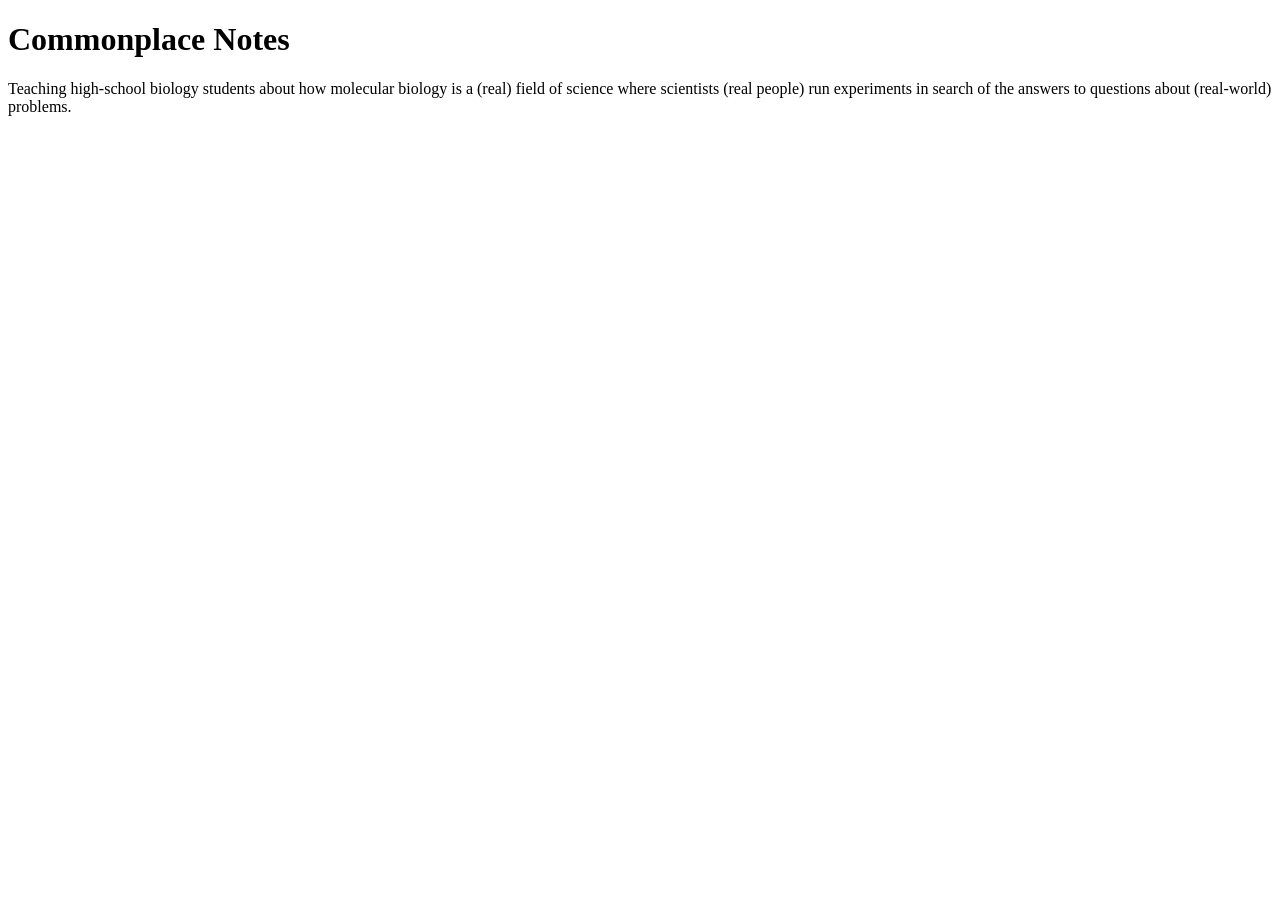
==== index.html @ 0d802430 "first commit" ====
<!DOCTYPE html>
<html>
<head>
    <title>Commonplace Notes</title>
</head>

<body>

<h1>Commonplace Notes</h1>

<p>
Teaching high-school biology students about how molecular biology is a (real) field of science where scientists (real people) run experiments in search of the answers to questions about (real-world) problems.
</p>

</body>
</html>
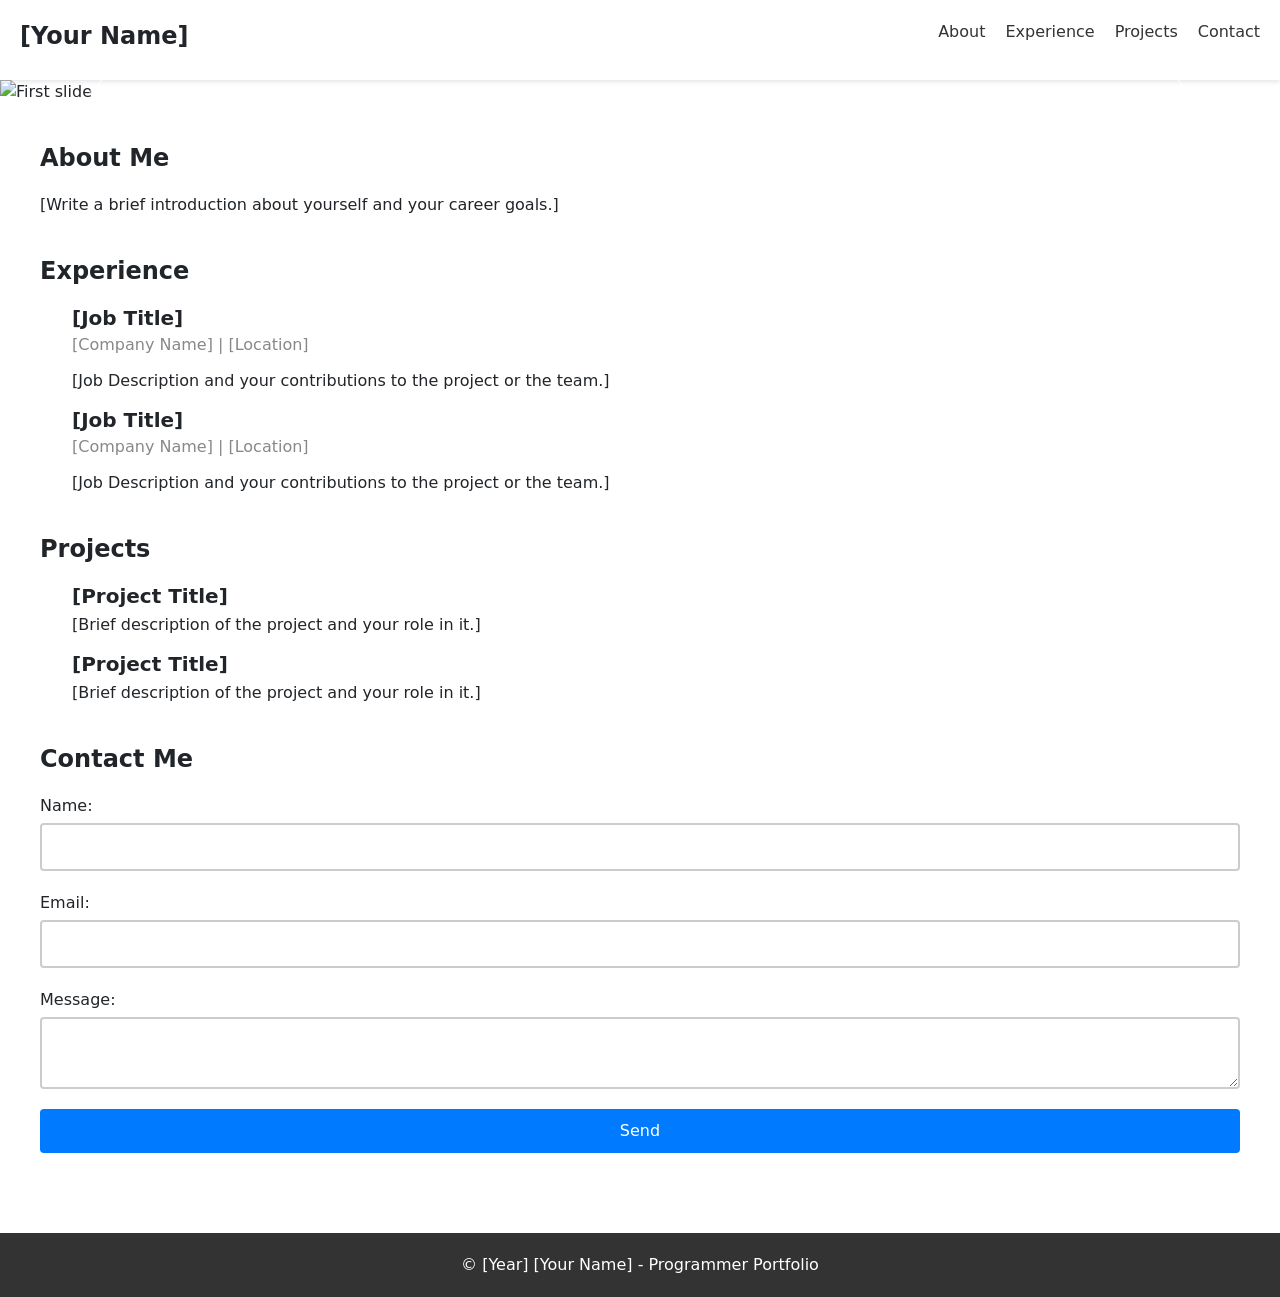
==== commit 67ce1583: "draft webstie" ====
--- a/index.html
+++ b/index.html
@@ -1,16 +1,143 @@
 <!DOCTYPE html>
-<html>
-<head>
-    <title>Commonplace Notes</title>
-</head>
-
-<body>
-
-<h1>Commonplace Notes</h1>
-
-<p>
-Teaching high-school biology students about how molecular biology is a (real) field of science where scientists (real people) run experiments in search of the answers to questions about (real-world) problems.
-</p>
-
-</body>
+<html lang="en">
+   <head>
+      <meta charset="UTF-8">
+       <link rel="stylesheet" href="/styles.css" />
+      <title>Programmer Portfolio - [Your Name]</title>
+   </head>
+   <body>
+      <header>
+         <h1>[Your Name]</h1>
+         <nav>
+            <ul>
+               <li><a href="#about">About</a></li>
+               <li><a href="#experience">Experience</a></li>
+               <li><a href="#projects">Projects</a></li>
+               <li><a href="#contact">Contact</a></li>
+            </ul>
+         </nav>
+      </header>
+      <div id="myCarousel" class="carousel slide" data-bs-ride="carousel">
+         <ol class="carousel-indicators">
+            <li data-bs-target="#myCarousel" data-bs-slide-to="0" class="active"></li>
+            <li data-bs-target="#myCarousel" data-bs-slide-to="1"></li>
+            <li data-bs-target="#myCarousel" data-bs-slide-to="2"></li>
+         </ol>
+         <div class="carousel-inner">
+            <div class="carousel-item active">
+               <img src="https://via.placeholder.com/1200x400?text=First+slide" class="d-block w-100" alt="First slide">
+               <div class="carousel-caption d-none d-md-block">
+                  <h5>First slide label</h5>
+                  <p>Some text goes here that describes the first slide.</p>
+               </div>
+            </div>
+            <div class="carousel-item">
+               <img src="https://via.placeholder.com/1200x400?text=Second+slide" class="d-block w-100" alt="Second slide">
+               <div class="carousel-caption d-none d-md-block">
+                  <h5>Second slide label</h5>
+                  <p>Some text goes here that describes the second slide.</p>
+               </div>
+            </div>
+            <div class="carousel-item">
+               <img src="https://via.placeholder.com/1200x400?text=Third+slide" class="d-block w-100" alt="Third slide">
+               <div class="carousel-caption d-none d-md-block">
+                  <h5>Third slide label</h5>
+                  <p>Some text goes here that describes the third slide.</p>
+               </div>
+            </div>
+         </div>
+         <a class="carousel-control-prev" href="#myCarousel" role="button" data-bs-slide="prev">
+         <span class="carousel-control-prev-icon" aria-hidden="true"></span>
+         <span class="visually-hidden">Previous</span>
+         </a>
+         <a class="carousel-control-next" href="#myCarousel" role="button" data-bs-slide="next">
+         <span class="carousel-control-next-icon" aria-hidden="true"></span>
+         <span class="visually-hidden">Next</span>
+         </a>
+      </div>
+      <main>
+         <section id="about">
+            <h2>About Me</h2>
+            <p>[Write a brief introduction about yourself and your career goals.]</p>
+         </section>
+         <section id="experience">
+            <h2>Experience</h2>
+            <ul>
+               <li>
+                  <h3>[Job Title]</h3>
+                  <h4>[Company Name] | [Location]</h4>
+                  <p>[Job Description and your contributions to the project or the team.]</p>
+               </li>
+               <li>
+                  <h3>[Job Title]</h3>
+                  <h4>[Company Name] | [Location]</h4>
+                  <p>[Job Description and your contributions to the project or the team.]</p>
+               </li>
+            </ul>
+         </section>
+         <section id="projects">
+            <h2>Projects</h2>
+            <ul>
+               <li>
+                  <h3>[Project Title]</h3>
+                  <p>[Brief description of the project and your role in it.]</p>
+               </li>
+               <li>
+                  <h3>[Project Title]</h3>
+                  <p>[Brief description of the project and your role in it.]</p>
+               </li>
+            </ul>
+         </section>
+         <section id="contact">
+            <h2>Contact Me</h2>
+            <form action="/" method="GET" onsubmit="return validateForm()">
+               <label for="name">Name:</label>
+               <input type="text" id="name" name="name">
+               <label for="email">Email:</label>
+               <input type="email" id="email" name="email">
+               <label for="message">Message:</label>
+               <textarea id="message" name="message"></textarea>
+               <input type="submit" value="Send">
+            </form>
+         </section>
+      </main>
+      <footer>
+         <p>&copy; [Year] [Your Name] - Programmer Portfolio</p>
+      </footer>
+      <link href="https://cdn.jsdelivr.net/npm/bootstrap@5.3.0-alpha3/dist/css/bootstrap.min.css" rel="stylesheet" integrity="sha384-KK94CHFLLe+nY2dmCWGMq91rCGa5gtU4mk92HdvYe+M/SXH301p5ILy+dN9+nJOZ" crossorigin="anonymous">
+      <script src="https://cdn.jsdelivr.net/npm/bootstrap@5.3.0-alpha3/dist/js/bootstrap.bundle.min.js" integrity="sha384-ENjdO4Dr2bkBIFxQpeoTz1HIcje39Wm4jDKdf19U8gI4ddQ3GYNS7NTKfAdVQSZe" crossorigin="anonymous"></script>
+      <script>
+         var myCarousel = new bootstrap.Carousel(document.getElementById('myCarousel')); 
+         function validateForm() {
+         var name = document.getElementById("name").value;
+         var email = document.getElementById("email").value;
+         var message = document.getElementById("message").value;
+         
+         if (name == "") {
+         alert("Please enter your name.");
+         return false;
+         }
+         
+         if (email == "") {
+         alert("Please enter your email.");
+         return false;
+         } else if (!validateEmail(email)) {
+         alert("Please enter a valid email address.");
+         return false;
+         }
+         
+         if (message == "") {
+         alert("Please enter a message.");
+         return false;
+         }
+         
+         return true;
+         }
+         
+         function validateEmail(email) {
+         var re = /\S+@\S+\.\S+/;
+         return re.test(email);
+         }
+      </script>
+   </body>
 </html>
--- a/styles.css
+++ b/styles.css
@@ -0,0 +1,137 @@
+/* Reset default styles */
+* {
+	margin: 0;
+	padding: 0;
+	box-sizing: border-box;
+}
+
+/* Body styles */
+body {
+	font-family: Arial, sans-serif;
+	font-size: 16px;
+	line-height: 1.5;
+	background-color: #f7f7f7;
+	color: #333;
+}
+
+/* Header styles */
+header {
+	display: flex;
+	flex-wrap: wrap;
+	align-items: center;
+	justify-content: space-between;
+	padding: 20px;
+	background-color: #fff;
+	box-shadow: 0 2px 4px rgba(0, 0, 0, 0.1);
+}
+
+header h1 {
+	font-size: 24px;
+	font-weight: bold;
+	margin-right: 30px;
+}
+
+nav ul {
+	display: flex;
+	flex-wrap: wrap;
+	list-style: none;
+}
+
+nav li {
+	margin-left: 20px;
+}
+
+nav a {
+	color: #333;
+	text-decoration: none;
+	transition: all 0.3s ease;
+}
+
+nav a:hover {
+	color: #007bff;
+}
+
+/* Main styles */
+main {
+	padding: 40px;
+}
+
+section {
+	margin-bottom: 40px;
+}
+
+section h2 {
+	font-size: 24px;
+	font-weight: bold;
+	margin-bottom: 20px;
+}
+
+ul {
+	list-style: none;
+}
+
+li h3 {
+	font-size: 20px;
+	font-weight: bold;
+	margin-bottom: 5px;
+}
+
+li h4 {
+	font-size: 16px;
+	color: #888;
+	margin-bottom: 15px;
+}
+
+li p {
+	margin-bottom: 15px;
+}
+
+/* Contact form styles */
+form label {
+	display: block;
+	margin-bottom: 5px;
+}
+
+form input,
+form textarea {
+	display: block;
+	width: 100%;
+	padding: 10px;
+	border: 2px solid #ccc;
+	border-radius: 4px;
+	margin-bottom: 20px;
+	font-family: inherit;
+	font-size: inherit;
+}
+
+form input:focus,
+form textarea:focus {
+	border-color: #007bff;
+}
+
+form input[type="submit"] {
+	background-color: #007bff;
+	color: #fff;
+	border: none;
+	border-radius: 4px;
+	padding: 10px 20px;
+	cursor: pointer;
+	transition: all 0.3s ease;
+}
+
+form input[type="submit"]:hover {
+	background-color: #0062cc;
+}
+/* Footer styles */
+footer {
+	background-color: #333;
+	color: #fff;
+	padding: 20px;
+	text-align: center;
+}
+footer p {
+	margin: 0;
+}
+.carousel .carousel-indicators {
+  display: none;
+}
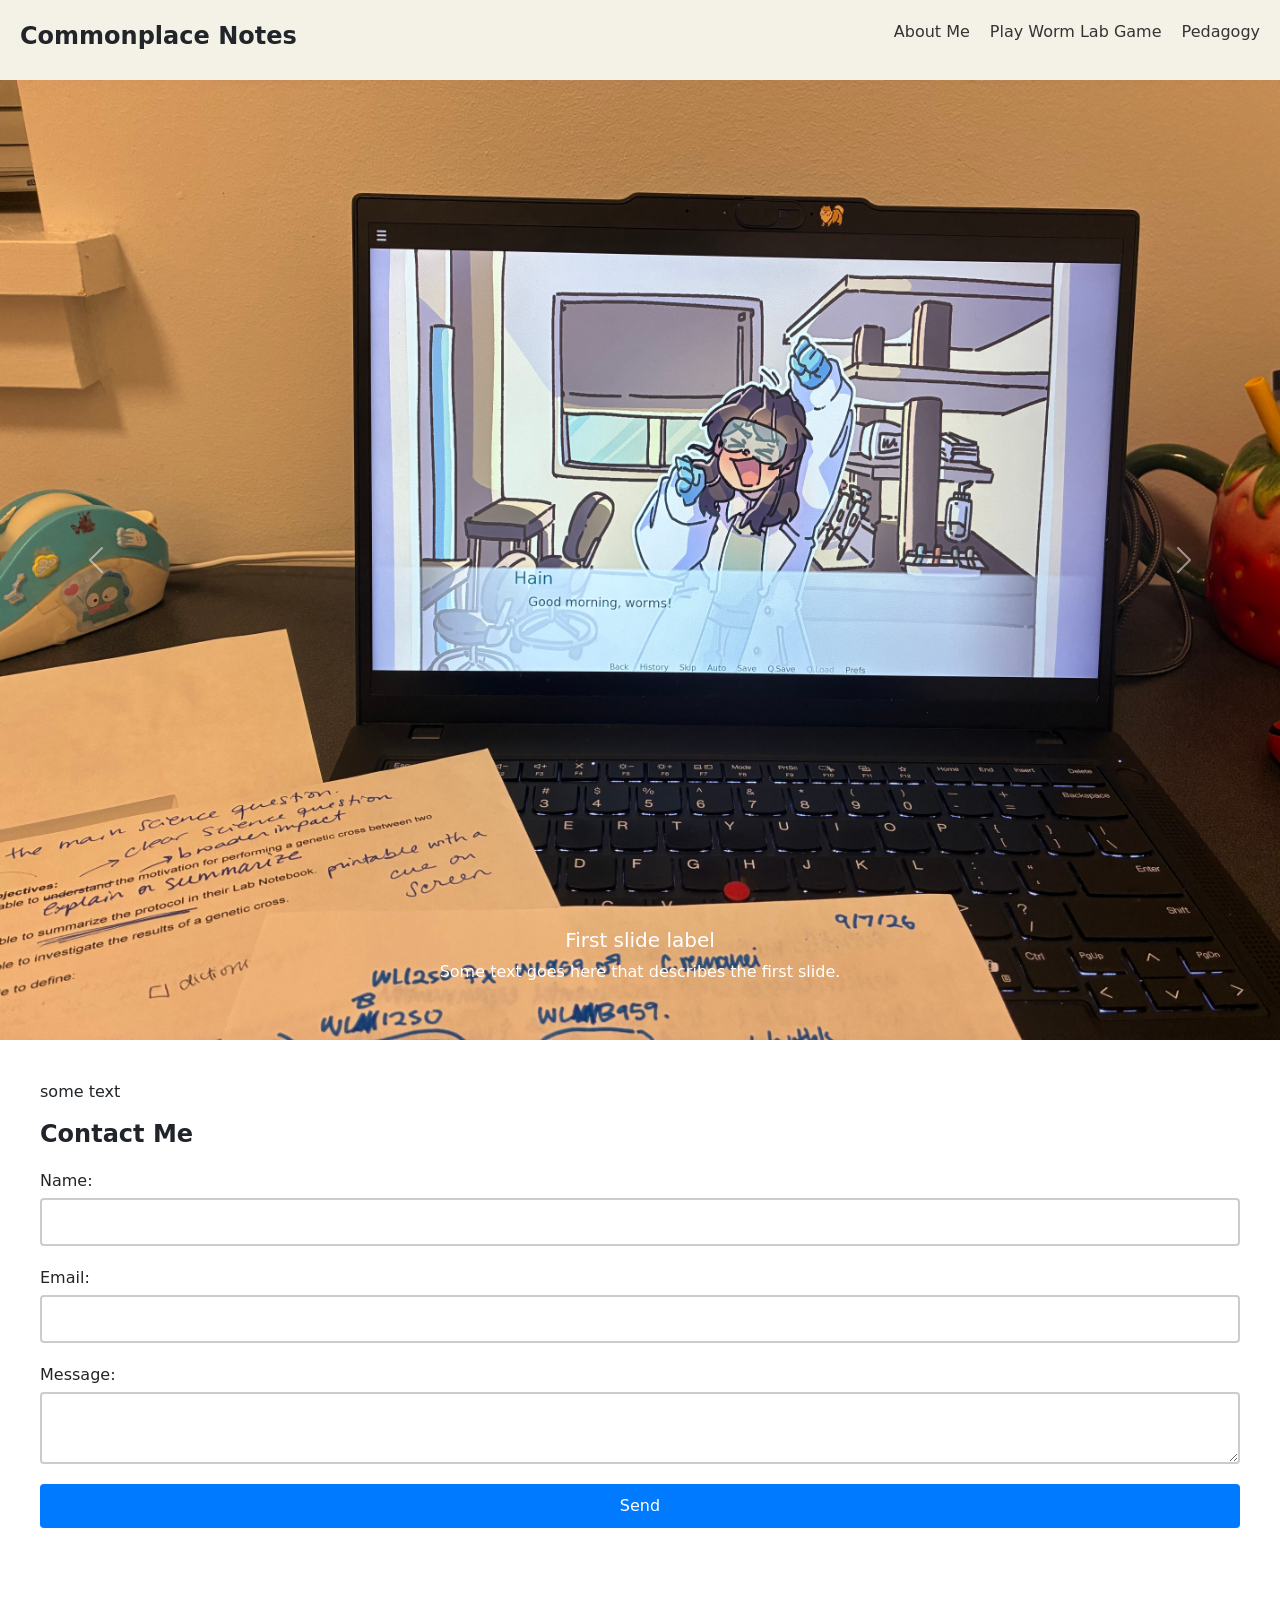
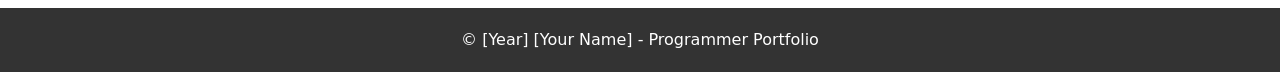
==== commit 6a0f76dd: "playing around with images" ====
--- a/index.html
+++ b/index.html
@@ -3,17 +3,17 @@
    <head>
       <meta charset="UTF-8">
        <link rel="stylesheet" href="/styles.css" />
-      <title>Programmer Portfolio - [Your Name]</title>
+      <title>Commonplace Notes</title>
    </head>
+
    <body>
       <header>
-         <h1>[Your Name]</h1>
+         <h1>Commonplace Notes</h1>
          <nav>
             <ul>
-               <li><a href="#about">About</a></li>
-               <li><a href="#experience">Experience</a></li>
-               <li><a href="#projects">Projects</a></li>
-               <li><a href="#contact">Contact</a></li>
+               <li><a href="about.html">About Me</a></li>
+               <li><a href="wormlab.html">Play Worm Lab Game</a></li>
+               <li><a href="pedagogy.html">Pedagogy</a></li>
             </ul>
          </nav>
       </header>
@@ -25,21 +25,21 @@
          </ol>
          <div class="carousel-inner">
             <div class="carousel-item active">
-               <img src="https://via.placeholder.com/1200x400?text=First+slide" class="d-block w-100" alt="First slide">
+               <img src="images/wl_working_laptop.jpg" class="d-block w-100" alt="First slide">
                <div class="carousel-caption d-none d-md-block">
                   <h5>First slide label</h5>
                   <p>Some text goes here that describes the first slide.</p>
                </div>
             </div>
             <div class="carousel-item">
-               <img src="https://via.placeholder.com/1200x400?text=Second+slide" class="d-block w-100" alt="Second slide">
+               <img src="images/wl_worm_plate.jpg" class="d-block w-100" alt="Second slide">
                <div class="carousel-caption d-none d-md-block">
                   <h5>Second slide label</h5>
                   <p>Some text goes here that describes the second slide.</p>
                </div>
             </div>
             <div class="carousel-item">
-               <img src="https://via.placeholder.com/1200x400?text=Third+slide" class="d-block w-100" alt="Third slide">
+               <img src="images/main_menu (1).PNG" class="d-block w-100" alt="Third slide">
                <div class="carousel-caption d-none d-md-block">
                   <h5>Third slide label</h5>
                   <p>Some text goes here that describes the third slide.</p>
@@ -56,38 +56,7 @@
          </a>
       </div>
       <main>
-         <section id="about">
-            <h2>About Me</h2>
-            <p>[Write a brief introduction about yourself and your career goals.]</p>
-         </section>
-         <section id="experience">
-            <h2>Experience</h2>
-            <ul>
-               <li>
-                  <h3>[Job Title]</h3>
-                  <h4>[Company Name] | [Location]</h4>
-                  <p>[Job Description and your contributions to the project or the team.]</p>
-               </li>
-               <li>
-                  <h3>[Job Title]</h3>
-                  <h4>[Company Name] | [Location]</h4>
-                  <p>[Job Description and your contributions to the project or the team.]</p>
-               </li>
-            </ul>
-         </section>
-         <section id="projects">
-            <h2>Projects</h2>
-            <ul>
-               <li>
-                  <h3>[Project Title]</h3>
-                  <p>[Brief description of the project and your role in it.]</p>
-               </li>
-               <li>
-                  <h3>[Project Title]</h3>
-                  <p>[Brief description of the project and your role in it.]</p>
-               </li>
-            </ul>
-         </section>
+         <p>some text</p>
          <section id="contact">
             <h2>Contact Me</h2>
             <form action="/" method="GET" onsubmit="return validateForm()">
@@ -101,9 +70,11 @@
             </form>
          </section>
       </main>
+
       <footer>
          <p>&copy; [Year] [Your Name] - Programmer Portfolio</p>
       </footer>
+
       <link href="https://cdn.jsdelivr.net/npm/bootstrap@5.3.0-alpha3/dist/css/bootstrap.min.css" rel="stylesheet" integrity="sha384-KK94CHFLLe+nY2dmCWGMq91rCGa5gtU4mk92HdvYe+M/SXH301p5ILy+dN9+nJOZ" crossorigin="anonymous">
       <script src="https://cdn.jsdelivr.net/npm/bootstrap@5.3.0-alpha3/dist/js/bootstrap.bundle.min.js" integrity="sha384-ENjdO4Dr2bkBIFxQpeoTz1HIcje39Wm4jDKdf19U8gI4ddQ3GYNS7NTKfAdVQSZe" crossorigin="anonymous"></script>
       <script>
--- a/styles.css
+++ b/styles.css
@@ -1,7 +1,7 @@
 /* Reset default styles */
 * {
-	margin: 0;
-	padding: 0;
+	margin: 5;
+	padding: 5;
 	box-sizing: border-box;
 }
 
@@ -9,9 +9,9 @@
 body {
 	font-family: Arial, sans-serif;
 	font-size: 16px;
-	line-height: 1.5;
-	background-color: #f7f7f7;
-	color: #333;
+	line-height: 3;
+	background-color: #f4f1e7;
+	color: #413151;
 }
 
 /* Header styles */
@@ -21,8 +21,8 @@
 	align-items: center;
 	justify-content: space-between;
 	padding: 20px;
-	background-color: #fff;
-	box-shadow: 0 2px 4px rgba(0, 0, 0, 0.1);
+	background-color: #f4f1e7;
+	/*box-shadow: 0 2px 4px rgba(0, 0, 0, 0.1);*/
 }
 
 header h1 {
@@ -48,7 +48,7 @@
 }
 
 nav a:hover {
-	color: #007bff;
+	color: #9b5ba2;
 }
 
 /* Main styles */
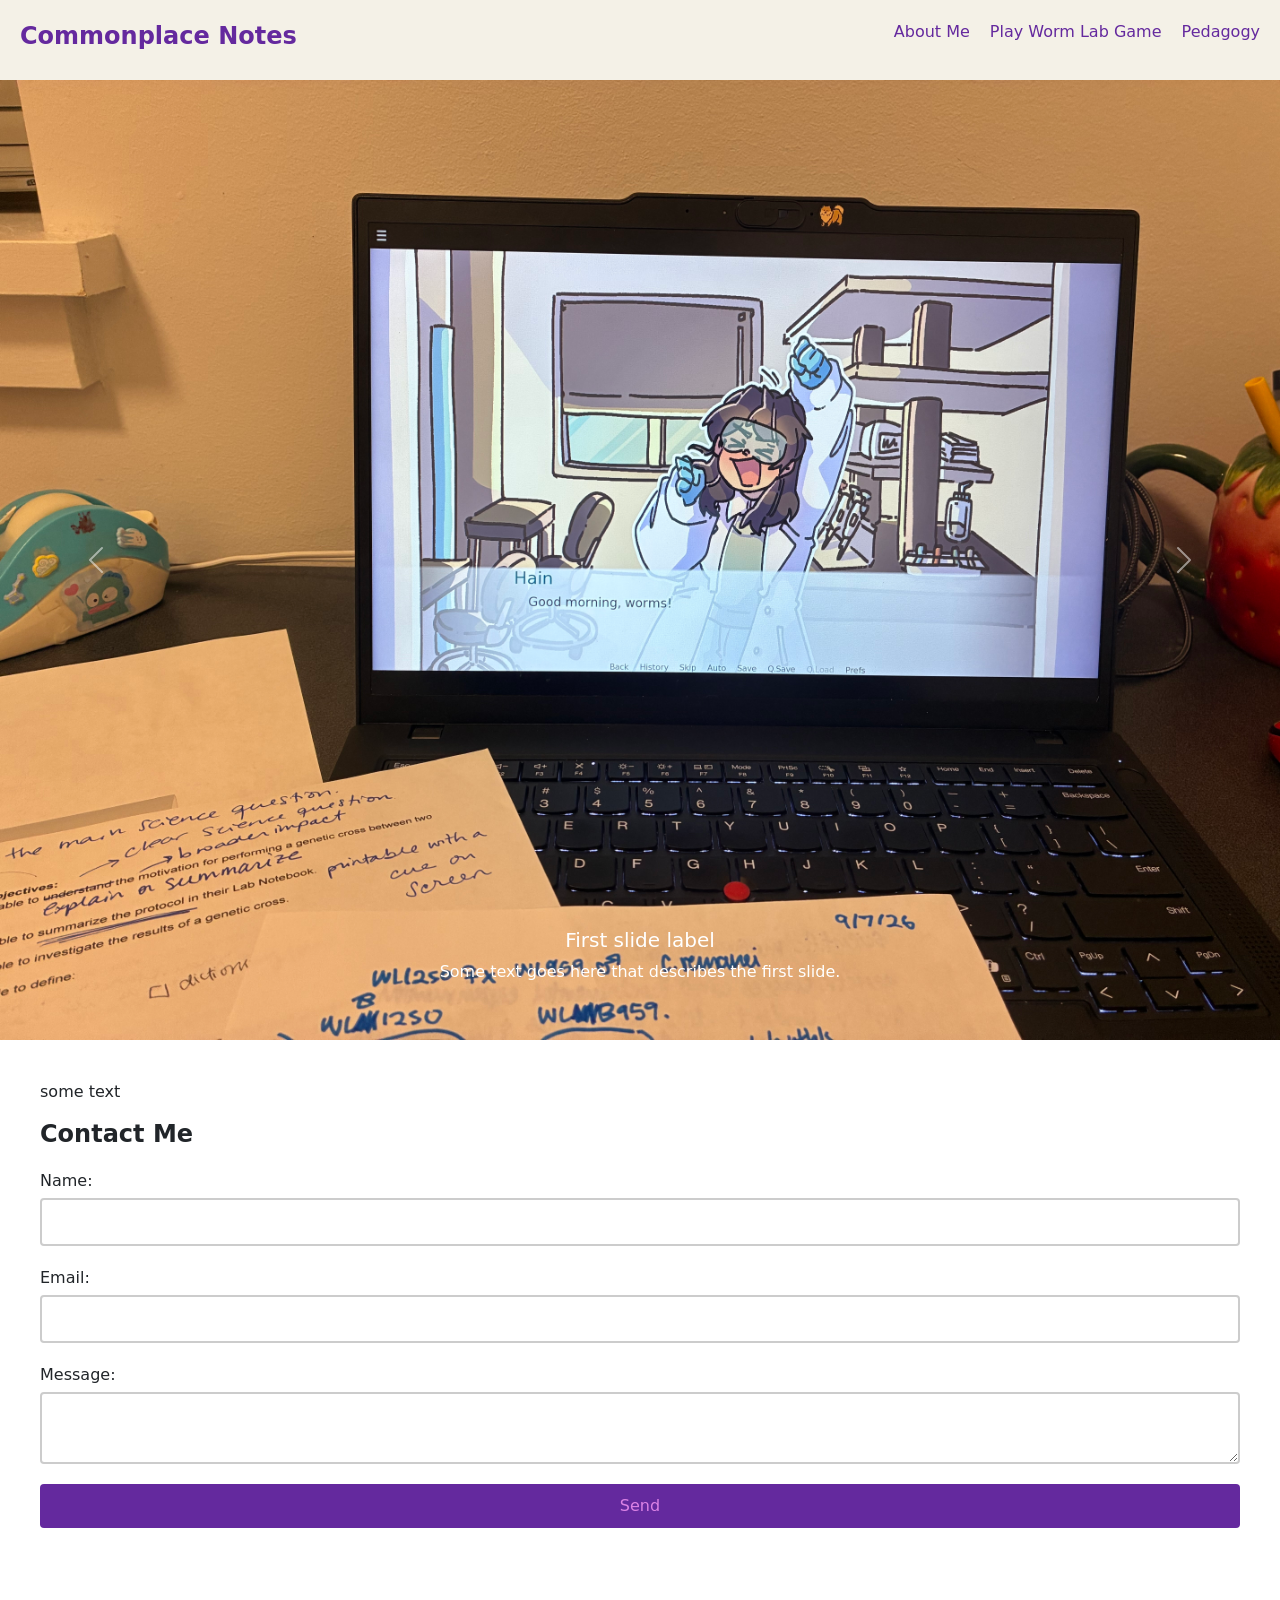
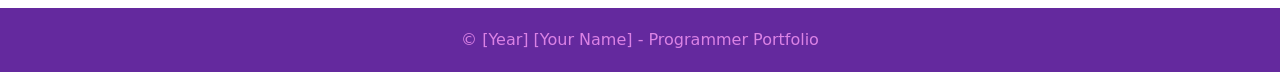
==== commit ec51436f: "i got css to work" ====
--- a/index.html
+++ b/index.html
@@ -2,7 +2,7 @@
 <html lang="en">
    <head>
       <meta charset="UTF-8">
-       <link rel="stylesheet" href="/styles.css" />
+       <link rel="stylesheet" href="styles.css" />
       <title>Commonplace Notes</title>
    </head>
 
--- a/styles.css
+++ b/styles.css
@@ -11,7 +11,7 @@
 	font-size: 16px;
 	line-height: 3;
 	background-color: #f4f1e7;
-	color: #413151;
+	color: #64299e;
 }
 
 /* Header styles */
@@ -29,6 +29,7 @@
 	font-size: 24px;
 	font-weight: bold;
 	margin-right: 30px;
+	color: #64299e;
 }
 
 nav ul {
@@ -42,13 +43,13 @@
 }
 
 nav a {
-	color: #333;
+	color: #64299e;
 	text-decoration: none;
 	transition: all 0.3s ease;
 }
 
 nav a:hover {
-	color: #9b5ba2;
+	color: #db82e5;
 }
 
 /* Main styles */
@@ -110,8 +111,8 @@
 }
 
 form input[type="submit"] {
-	background-color: #007bff;
-	color: #fff;
+	background-color: #64299e;
+	color: #db82e5;
 	border: none;
 	border-radius: 4px;
 	padding: 10px 20px;
@@ -120,12 +121,13 @@
 }
 
 form input[type="submit"]:hover {
-	background-color: #0062cc;
+	background-color: #db82e5;
+	color: #f4f1e7;
 }
 /* Footer styles */
 footer {
-	background-color: #333;
-	color: #fff;
+	background-color: #64299e;
+	color: #db82e5;
 	padding: 20px;
 	text-align: center;
 }
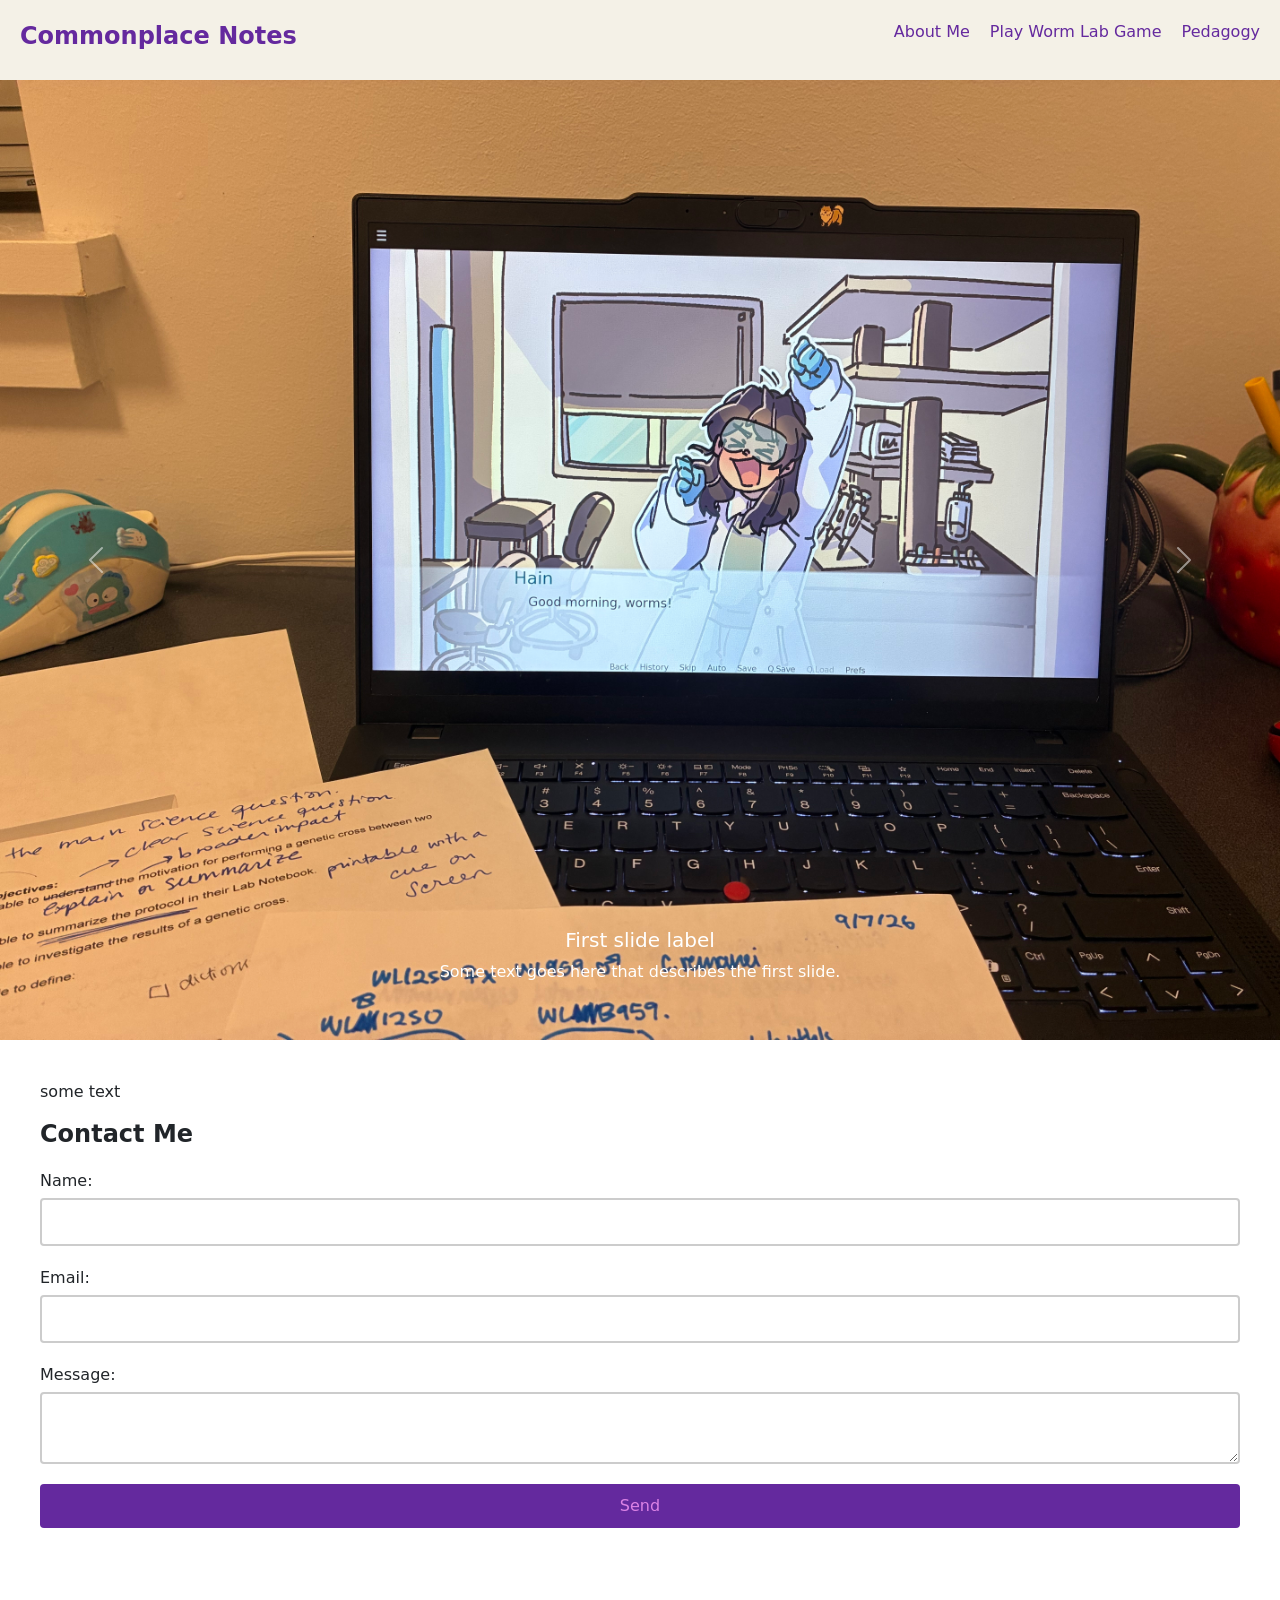
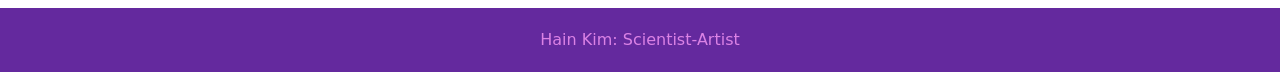
==== commit 755db9ba: "uh" ====
--- a/index.html
+++ b/index.html
@@ -72,7 +72,7 @@
       </main>
 
       <footer>
-         <p>&copy; [Year] [Your Name] - Programmer Portfolio</p>
+         <p>Hain Kim: Scientist-Artist</p>
       </footer>
 
       <link href="https://cdn.jsdelivr.net/npm/bootstrap@5.3.0-alpha3/dist/css/bootstrap.min.css" rel="stylesheet" integrity="sha384-KK94CHFLLe+nY2dmCWGMq91rCGa5gtU4mk92HdvYe+M/SXH301p5ILy+dN9+nJOZ" crossorigin="anonymous">
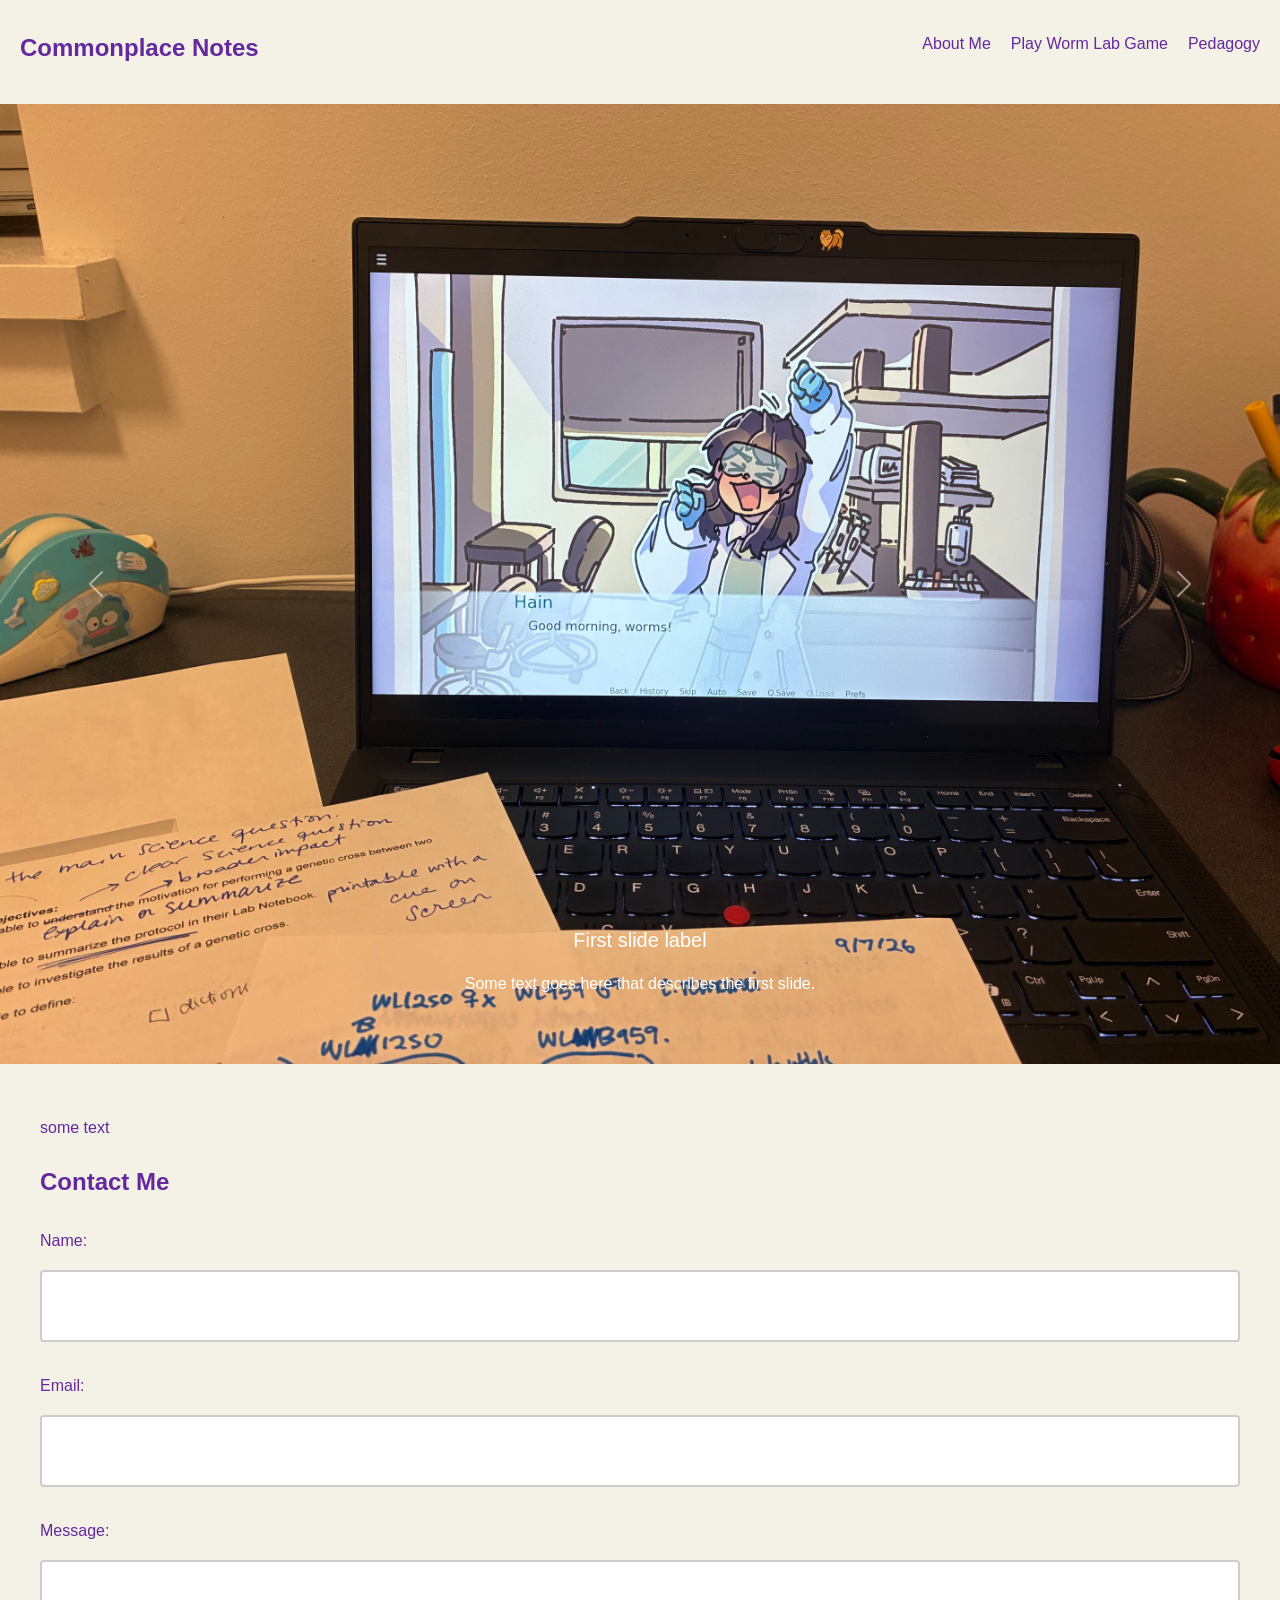
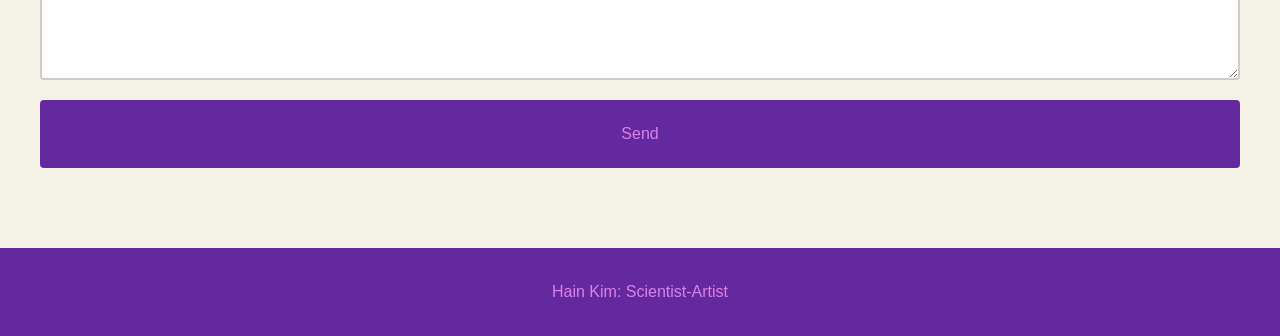
==== commit 113580a7: "changed order of bootstrap" ====
--- a/index.html
+++ b/index.html
@@ -2,7 +2,9 @@
 <html lang="en">
    <head>
       <meta charset="UTF-8">
-       <link rel="stylesheet" href="styles.css" />
+      <link href="https://cdn.jsdelivr.net/npm/bootstrap@5.3.0-alpha3/dist/css/bootstrap.min.css" rel="stylesheet" integrity="sha384-KK94CHFLLe+nY2dmCWGMq91rCGa5gtU4mk92HdvYe+M/SXH301p5ILy+dN9+nJOZ" crossorigin="anonymous">
+      <script src="https://cdn.jsdelivr.net/npm/bootstrap@5.3.0-alpha3/dist/js/bootstrap.bundle.min.js" integrity="sha384-ENjdO4Dr2bkBIFxQpeoTz1HIcje39Wm4jDKdf19U8gI4ddQ3GYNS7NTKfAdVQSZe" crossorigin="anonymous"></script>
+      <link rel="stylesheet" href="styles.css" />
       <title>Commonplace Notes</title>
    </head>
 
@@ -75,8 +77,6 @@
          <p>Hain Kim: Scientist-Artist</p>
       </footer>
 
-      <link href="https://cdn.jsdelivr.net/npm/bootstrap@5.3.0-alpha3/dist/css/bootstrap.min.css" rel="stylesheet" integrity="sha384-KK94CHFLLe+nY2dmCWGMq91rCGa5gtU4mk92HdvYe+M/SXH301p5ILy+dN9+nJOZ" crossorigin="anonymous">
-      <script src="https://cdn.jsdelivr.net/npm/bootstrap@5.3.0-alpha3/dist/js/bootstrap.bundle.min.js" integrity="sha384-ENjdO4Dr2bkBIFxQpeoTz1HIcje39Wm4jDKdf19U8gI4ddQ3GYNS7NTKfAdVQSZe" crossorigin="anonymous"></script>
       <script>
          var myCarousel = new bootstrap.Carousel(document.getElementById('myCarousel')); 
          function validateForm() {
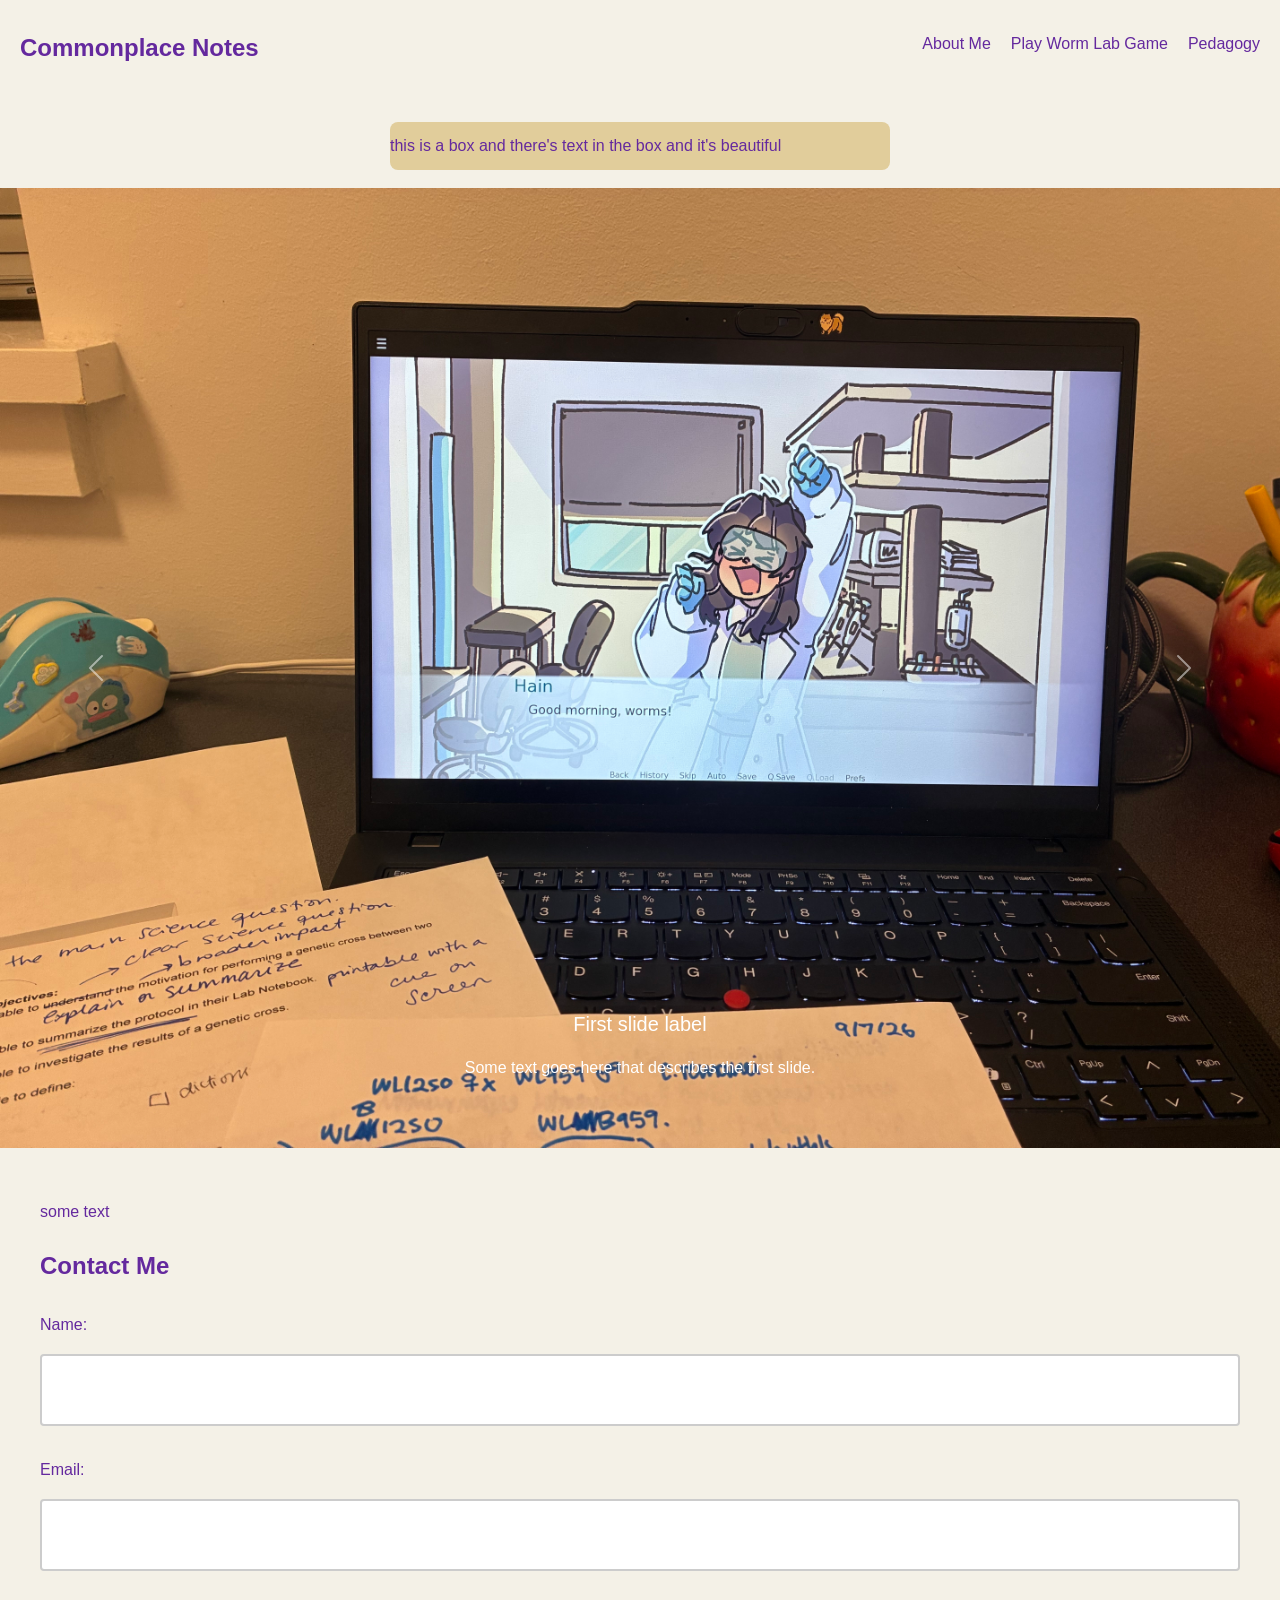
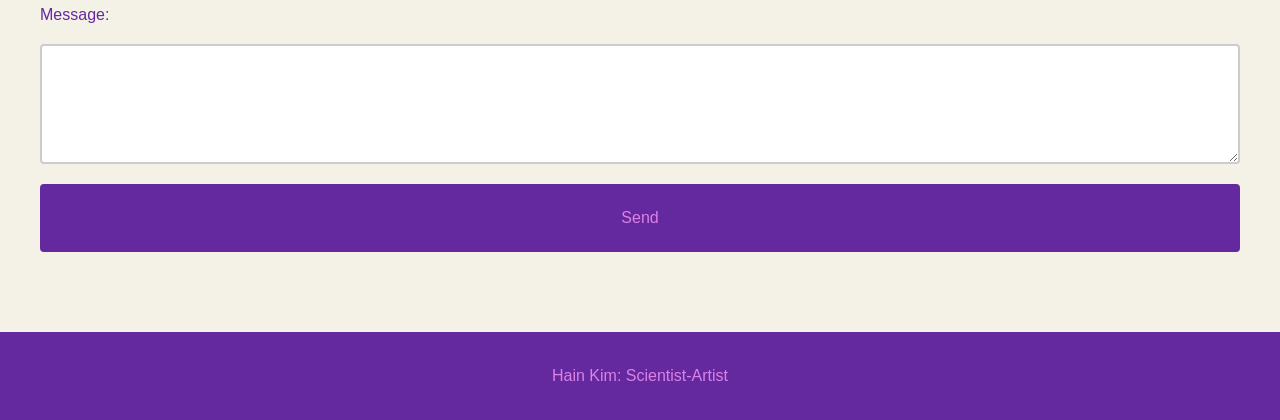
==== commit 0276e9c5: "box" ====
--- a/index.html
+++ b/index.html
@@ -19,6 +19,11 @@
             </ul>
          </nav>
       </header>
+
+      <div class="box">
+         <p>this is a box and there's text in the box and it's beautiful</p>
+      </div>
+
       <div id="myCarousel" class="carousel slide" data-bs-ride="carousel">
          <ol class="carousel-indicators">
             <li data-bs-target="#myCarousel" data-bs-slide-to="0" class="active"></li>
--- a/styles.css
+++ b/styles.css
@@ -136,4 +136,12 @@
 }
 .carousel .carousel-indicators {
   display: none;
+}
+
+.box {
+	place-items: center;
+  	background-color: #e1cd9b; 
+  	max-width: 500px; 
+  	border-radius: 8px;
+	margin: 18px auto;
 }
